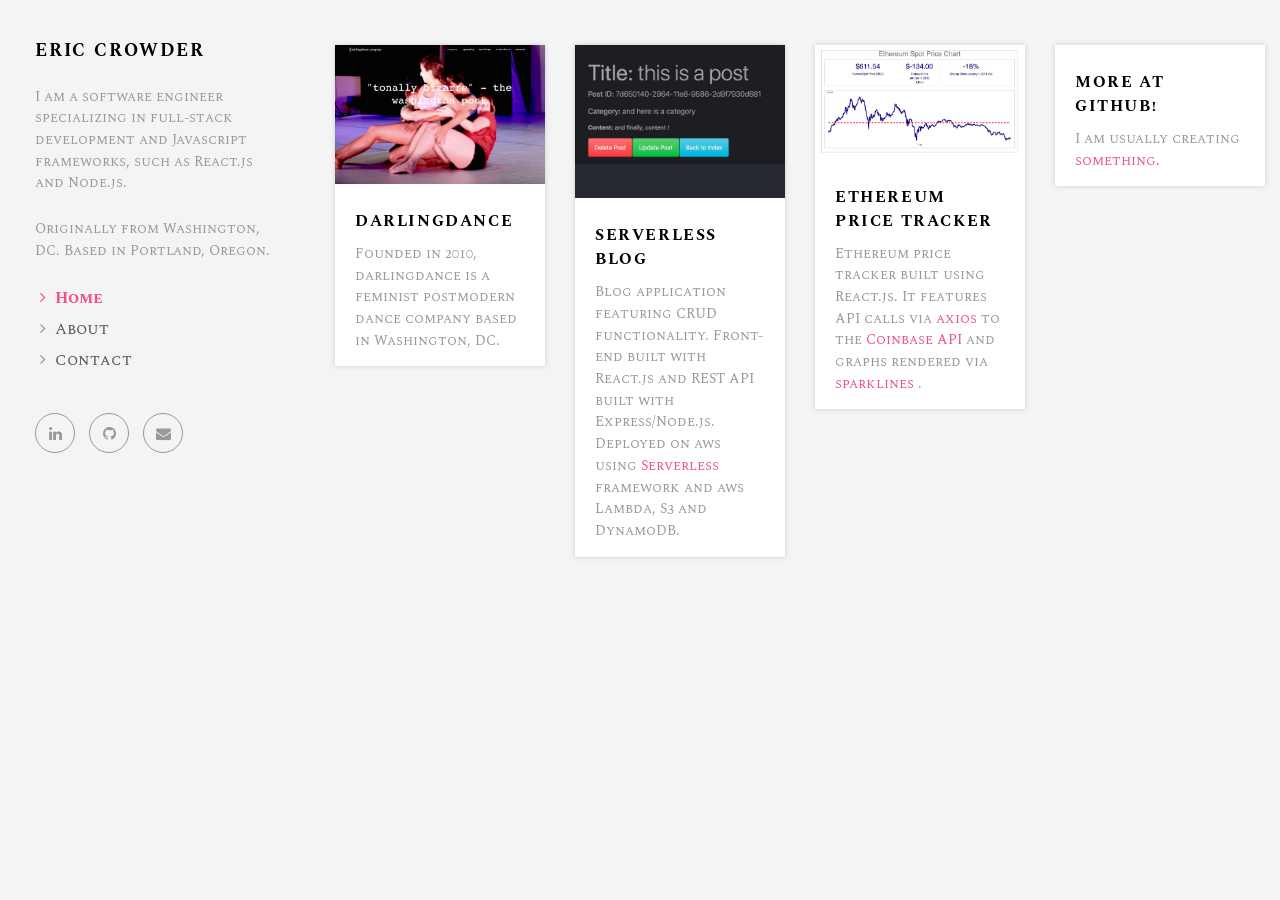
==== index.html @ 3224d6db "refresh" ====
<!DOCTYPE html>
<html>

<head>
  <meta charset="utf-8">
  <meta http-equiv="X-UA-Compatible" content="IE=edge">
  <title>E. Crowder | Software Engineer</title>
  <meta name="description" content="">
  <meta name="viewport" content="width=device-width, initial-scale=1">
  <meta name="robots" content="all,follow">
  <!-- Bootstrap-->
  <link rel="stylesheet" href="css/bootstrap.min.css">
  <!-- Google fonts - Open Sans-->
  <link rel="stylesheet" href="https://fonts.googleapis.com/css?family=Spectral+SC">
  <!-- Font Awesome CSS-->
  <link rel="stylesheet" href="css/font-awesome.min.css">
  <!-- owl carousel-->
  <link rel="stylesheet" href="css/owl.carousel.css">
  <link rel="stylesheet" href="css/owl.theme.css">
  <!-- theme stylesheet-->
  <link rel="stylesheet" href="css/style.default.css" id="theme-stylesheet">
  <!-- Custom stylesheet - for your changes-->
  <link rel="stylesheet" href="css/custom.css">
  <!-- Favicon-->
  <link rel="shortcut icon" href="favicon.png">
  <!-- Tweaks for older IEs-->
  <!--[if lt IE 9]>
        <script src="https://oss.maxcdn.com/html5shiv/3.7.2/html5shiv.min.js"></script>
        <script src="https://oss.maxcdn.com/respond/1.4.2/respond.min.js"></script><![endif]-->
  <!-- Global site tag (gtag.js) - Google Analytics -->
  <script async src="https://www.googletagmanager.com/gtag/js?id=UA-115921525-1"></script>
  <script>
    window.dataLayer = window.dataLayer || [];
    function gtag() { dataLayer.push(arguments); }
    gtag('js', new Date());

    gtag('config', 'UA-115921525-1');
  </script>

</head>

<body>
  <div id="all">
    <div class="container-fluid">
      <div class="row row-offcanvas row-offcanvas-left">
        <!--   *** SIDEBAR ***-->
        <div id="sidebar" class="col-xs-6 col-sm-4 col-md-3 sidebar-offcanvas">
          <div class="sidebar-content">
            <h1 class="sidebar-heading">
              <a href="index.html">Eric Crowder</a>
            </h1>
            <p class="sidebar-p">I am a software engineer specializing in full-stack development and Javascript frameworks, such as React.js and
              Node.js. </p>
            <p class="sidebar-p">Originally from Washington, DC. Based in Portland, Oregon. </p>
            <ul class="sidebar-menu">
              <li class="active">
                <a href="index.html">Home</a>
              </li>
              <li>
                <a href="about.html">About</a>
              </li>
              <li>
                <a href="contact.html">Contact</a>
              </li>
            </ul>
            <p class="social">
              <a href="https://www.linkedin.com/in/ebcrowder/" data-animate-hover="pulse" class="external linkedin">
                <i class="fa fa-linkedin"></i>
              </a>
              <a href="https://github.com/ebcrowder" data-animate-hover="pulse" class="external github">
                <i class="fa fa-github"></i>
              </a>
              <a href="mailto:ebcrowder@gmail.com" data-animate-hover="pulse" class="email">
                <i class="fa fa-envelope"></i>
              </a>
            </p>
          </div>
        </div>
        <!--   *** SIDEBAR END ***  -->
        <!--   *** PORTFOLIO ***-->
        <div class="col-xs-12 col-sm-8 col-md-9 content-column">
          <div class="small-navbar visible-xs">
            <button type="button" data-toggle="offcanvas" class="btn btn-ghost pull-left">
              <i class="fa fa-align-left"> </i>Menu</button>
            <h1 class="small-navbar-heading">
              <a href="index.html">Eric Crowder </a>
            </h1>
          </div>
          <div class="grid">
            <div class="row">
              <div class="col-xs-12 col-sm-6 col-md-4 col-lg-3 masonry-item">
                <div class="box-masonry">
                  <a href="http://darlingdance.com" title="" class="box-masonry-image with-hover-overlay with-hover-icon">
                    <img src="img/portfolio/darling.jpg" alt="" class="img-responsive">
                  </a>
                  <div class="box-masonry-text">
                    <h4>
                      <a href="http://darlingdance.com">darlingdance</a>
                    </h4>
                    <div class="box-masonry-desription">
                      <p>Founded in 2010, darlingdance is a feminist postmodern dance company based in Washington, DC. </p>
                    </div>
                  </div>
                </div>
              </div>
              <div class="col-xs-12 col-sm-6 col-md-4 col-lg-3 masonry-item">
                <div class="box-masonry">
                  <a href="http://serverless-e-crowder.s3-website-us-east-1.amazonaws.com/" title="" class="box-masonry-image with-hover-overlay with-hover-icon">
                    <img src="img/portfolio/serverless.jpg" alt="" class="img-responsive">
                  </a>
                  <div class="box-masonry-text">
                    <h4>
                      <a href="http://serverless-e-crowder.s3-website-us-east-1.amazonaws.com/">serverless blog</a>
                    </h4>
                    <div class="box-masonry-desription">
                      <p> Blog application featuring CRUD functionality. Front-end built with React.js and REST API built with
                        Express/Node.js. Deployed on aws using
                        <a href="https://serverless.com/">Serverless</a> framework and aws Lambda, S3 and DynamoDB.</p>
                    </div>
                  </div>
                </div>
              </div>
              <div class="col-xs-12 col-sm-6 col-md-4 col-lg-3 masonry-item">
                <div class="box-masonry">
                  <a href="https://github.com/ebcrowder/ethertracker" title="" class="box-masonry-image with-hover-overlay with-hover-icon">
                    <img src="img/portfolio/ether.jpg" alt="" class="img-responsive">
                  </a>
                  <div class="box-masonry-text">
                    <h4>
                      <a href="https://github.com/ebcrowder/ethertracker">ethereum price tracker</a>
                    </h4>
                    <div class="box-masonry-desription">
                      <p>Ethereum price tracker built using React.js. It features API calls via
                        <a href="https://www.npmjs.com/package/axios">axios</a>
                        to the
                        <a href="https://developers.coinbase.com/">Coinbase API</a> and graphs rendered via
                        <a href="https://github.com/borisyankov/react-sparklines">sparklines</a> .</p>
                    </div>
                  </div>
                </div>
              </div>
              <div class="col-xs-12 col-sm-6 col-md-4 col-lg-3 masonry-item">
                <div class="box-masonry">
                  <div class="box-masonry-text">
                    <h4>
                      <a href="detail.html">More at github!</a>
                    </h4>
                    <div class="box-masonry-desription">
                      <p>I am usually creating
                        <a href="https://github.com/ebcrowder">something.
                        </a>
                      </p>
                    </div>
                  </div>
                </div>
              </div>

            </div>
          </div>
        </div>
      </div>
    </div>
  </div>
  <!--   *** PORTFOLIO END ***
          -->
  </div>
  </div>
  </div>
  <!-- Javascript files-->
  <script src="https://ajax.googleapis.com/ajax/libs/jquery/1.11.0/jquery.min.js"></script>
  <script src="js/bootstrap.min.js"> </script>
  <script src="js/jquery.cookie.js"> </script>
  <script src="js/ekko-lightbox.js"></script>
  <script src="js/jquery.scrollTo.min.js"></script>
  <script src="js/masonry.pkgd.min.js"></script>
  <script src="js/imagesloaded.pkgd.min.js"></script>
  <script src="js/owl.carousel.min.js"></script>
  <script src="js/front.js"></script>

</body>

</html>
---- css/style.default.css ----
/* 
========================================= 
========================================= 

Startup Template By Bootstrapious.com 

========================================= 
========================================= */
/* variant 6  - pink */
/*

=====================
GENERAL
=====================

*/
html,
body {
  overflow-x: hidden;
  /* Prevent scroll on narrow devices */
}
header {
  z-index: 1000;
}
section {
  position: relative;
  padding-top: 90px;
  padding-bottom: 90px;
}
section.background-gray-lighter {
  background: #cdcdcd;
}
section.background-gray-lightest {
  background: #f7f7f7;
  border-top: solid 1px #cdcdcd;
  border-bottom: solid 1px #cdcdcd;
}
section.background-secondary {
  background: #60c5ba;
  border-top: solid 1px #338c82;
  border-bottom: solid 1px #338c82;
}
.section-inverse {
  color: #fff;
}
.section-inverse h1,
.section-inverse h2,
.section-inverse h3,
.section-inverse h4,
.section-inverse h5,
.section-inverse h6 {
  color: #fff;
}
.section-inverse .heading:after {
  background: #fff;
}
.italic {
  font-style: italic;
  font-family: 'Spectral SC', serif;
}
.img-responsive {
  margin: 0 auto;
}
.no-space .box {
  margin: 0 -15px;
}
.margin-top {
  margin-top: 30px;
}
.margin-top--big {
  margin-top: 60px !important;
}
.margin-bottom {
  margin-bottom: 30px;
}
.margin-bottom--big {
  margin-bottom: 60px !important;
}
.margin-bottom--zero {
  margin-bottom: 0 !important;
}
.no-padding-top {
  padding-top: 0;
}
.no-padding-bottom {
  padding-bottom: 0;
}
.padding--small {
  padding-top: 30px;
  padding-bottom: 30px;
}
.weight-300 {
  font-weight: 300 !important;
}
.weight-500 {
  font-weight: 500 !important;
}
.weight-700 {
  font-weight: 700 !important;
}
.text-gray {
  color: #555555;
}
.text-gray-light {
  color: #999999;
}
.text-gray-lighter {
  color: #cdcdcd;
}
@media (max-width: 991px) {
  .text-center-mobile {
    text-align: center !important;
  }
}
a,
button {
  -webkit-transition: all 0.2s ease-out;
  -moz-transition: all 0.2s ease-out;
  transition: all 0.2s ease-out;
}
a i.fa,
button i.fa {
  margin: 0 5px;
}
.clickable {
  cursor: pointer !important;
}
.required {
  color: #ef5285;
}
.accent {
  color: #ef5285;
}
.text-uppercase {
  text-transform: uppercase;
  letter-spacing: 0.1em;
}
.list-style-none {
  list-style: none;
}
.btn-ghost {
  color: #ef5285;
  background-color: transparent;
  border-color: #ef5285;
}
.btn-ghost:hover,
.btn-ghost:focus,
.btn-ghost:active,
.btn-ghost.active,
.open .dropdown-toggle.btn-ghost {
  color: #ef5285;
  background-color: rgba(0, 0, 0, 0);
  border-color: #ea1a5d;
}
.btn-ghost:active,
.btn-ghost.active,
.open .dropdown-toggle.btn-ghost {
  background-image: none;
}
.btn-ghost.disabled,
.btn-ghost[disabled],
fieldset[disabled] .btn-ghost,
.btn-ghost.disabled:hover,
.btn-ghost[disabled]:hover,
fieldset[disabled] .btn-ghost:hover,
.btn-ghost.disabled:focus,
.btn-ghost[disabled]:focus,
fieldset[disabled] .btn-ghost:focus,
.btn-ghost.disabled:active,
.btn-ghost[disabled]:active,
fieldset[disabled] .btn-ghost:active,
.btn-ghost.disabled.active,
.btn-ghost[disabled].active,
fieldset[disabled] .btn-ghost.active {
  background-color: transparent;
  border-color: #ef5285;
}
.btn-ghost .badge {
  color: transparent;
  background-color: #ef5285;
}
.btn-ghost:hover,
.btn-ghost:focus,
.btn-ghost:active,
.btn-ghost.active,
.open .dropdown-toggle.btn-ghost {
  color: #fff;
  background-color: #ef5285;
  border-color: #ef5285;
}
.btn-ghost-black {
  color: #000000;
  background-color: transparent;
  border-color: #000000;
}
.btn-ghost-black:hover,
.btn-ghost-black:focus,
.btn-ghost-black:active,
.btn-ghost-black.active,
.open .dropdown-toggle.btn-ghost-black {
  color: #000000;
  background-color: rgba(0, 0, 0, 0);
  border-color: #000000;
}
.btn-ghost-black:active,
.btn-ghost-black.active,
.open .dropdown-toggle.btn-ghost-black {
  background-image: none;
}
.btn-ghost-black.disabled,
.btn-ghost-black[disabled],
fieldset[disabled] .btn-ghost-black,
.btn-ghost-black.disabled:hover,
.btn-ghost-black[disabled]:hover,
fieldset[disabled] .btn-ghost-black:hover,
.btn-ghost-black.disabled:focus,
.btn-ghost-black[disabled]:focus,
fieldset[disabled] .btn-ghost-black:focus,
.btn-ghost-black.disabled:active,
.btn-ghost-black[disabled]:active,
fieldset[disabled] .btn-ghost-black:active,
.btn-ghost-black.disabled.active,
.btn-ghost-black[disabled].active,
fieldset[disabled] .btn-ghost-black.active {
  background-color: transparent;
  border-color: #000000;
}
.btn-ghost-black .badge {
  color: transparent;
  background-color: #000000;
}
.btn-ghost-black:hover,
.btn-ghost-black:focus,
.btn-ghost-black:active,
.btn-ghost-black.active,
.open .dropdown-toggle.btn-ghost-black {
  color: #fff;
  background-color: #000;
  border-color: #000;
}
.btn-white {
  color: #ffffff;
  background-color: transparent;
  border-color: #ffffff;
}
.btn-white:hover,
.btn-white:focus,
.btn-white:active,
.btn-white.active,
.open .dropdown-toggle.btn-white {
  color: #ffffff;
  background-color: rgba(0, 0, 0, 0);
  border-color: #e0e0e0;
}
.btn-white:active,
.btn-white.active,
.open .dropdown-toggle.btn-white {
  background-image: none;
}
.btn-white.disabled,
.btn-white[disabled],
fieldset[disabled] .btn-white,
.btn-white.disabled:hover,
.btn-white[disabled]:hover,
fieldset[disabled] .btn-white:hover,
.btn-white.disabled:focus,
.btn-white[disabled]:focus,
fieldset[disabled] .btn-white:focus,
.btn-white.disabled:active,
.btn-white[disabled]:active,
fieldset[disabled] .btn-white:active,
.btn-white.disabled.active,
.btn-white[disabled].active,
fieldset[disabled] .btn-white.active {
  background-color: transparent;
  border-color: #ffffff;
}
.btn-white .badge {
  color: transparent;
  background-color: #ffffff;
}
.btn-white:hover,
.btn-white:focus,
.btn-white:active,
.btn-white.active,
.open .dropdown-toggle.btn-white {
  color: #ffffff;
  background-color: #fff;
  border-color: #fff;
}
.icon {
  display: inline-block;
  width: 60px;
  height: 60px;
  line-height: 60px;
  border-radius: 30px;
  border: solid 1px #ef5285;
  color: #ef5285;
  -webkit-transition: all 0.2s ease-out;
  -moz-transition: all 0.2s ease-out;
  transition: all 0.2s ease-out;
  font-size: 30px;
  margin: 0 auto 30px;
  text-align: center;
}
.icon.brand-secondary {
  border-color: #60c5ba;
  color: #60c5ba;
}
.icon.brand-terciary {
  border-color: #008c9e;
  color: #008c9e;
}
.icon.brand-four {
  border-color: #feee7d;
  color: #feee7d;
}
/*

=====================
SIDEBAR + RIGHT COLUMN
=====================

*/
#sidebar {
  padding-top: 40px;
}
@media screen and (min-width: 992px) {
  .sidebar-content {
    padding-left: 20px;
    padding-right: 20px;
  }
}
.sidebar-heading {
  font-size: 18px;
  text-transform: uppercase;
  letter-spacing: 0.1em;
}
.sidebar-heading a {
  color: #000;
  text-decoration: none;
  -webkit-transition: all 0.2s ease-out;
  -moz-transition: all 0.2s ease-out;
  transition: all 0.2s ease-out;
}
.sidebar-heading a:hover {
  border-bottom: dotted 1px #ef5285;
  color: #000;
  text-decoration: none;
}
.sidebar-p {
  color: #999999;
  font-size: 14px;
}
.sidebar-menu {
  list-style-type: none;
  padding-left: 20px;
  margin-bottom: 40px;
}
.sidebar-menu li {
  margin-bottom: 5px;
}
.sidebar-menu li a {
  color: #555555;
}
.sidebar-menu li:before {
  font-family: 'FontAwesome';
  content: '\f105';
  margin: 0 5px 0 -15px;
  color: #999999;
}
.sidebar-menu li.active a {
  color: #ef5285;
  font-weight: bold;
}
.sidebar-menu li.active:before {
  color: #ef5285;
}
.sidebar-menu li:hover a {
  text-decoration: none;
  color: #ef5285;
}
.sidebar-menu li:hover:before {
  color: #ef5285;
}
.content-column {
  padding-top: 40px;
}
.content-column.white-background {
  background: #fff;
  min-height: 100vh;
}
.grid {
  padding-top: 5px;
  overflow-y: hidden;
}
.content-column-content {
  padding-left: 20px;
  padding-right: 20px;
  padding-bottom: 20px;
}
@media (min-width: 1200px) {
  .content-column-content {
    padding-left: 40px;
    padding-right: 40px;
  }
}
.content-column-content p.lead {
  color: #555555;
}
.content-column-content p,
.content-column-content li {
  color: #999999;
}
.content-column-content ul li {
  list-style-type: none;
}
.content-column-content ul li:before {
  font-family: 'FontAwesome';
  content: '\f105';
  margin: 0 5px 0 -15px;
  color: #ef5285;
}
.small-navbar {
  margin-bottom: 20px;
}
.small-navbar:before,
.small-navbar:after {
  content: ' ';
  display: table;
}
.small-navbar:after {
  clear: both;
}
.small-navbar-heading {
  float: right;
  font-size: 18px;
  text-transform: uppercase;
  letter-spacing: 0.1em;
  margin-top: 10px;
}
.small-navbar-heading a {
  color: #000;
  text-decoration: none;
  -webkit-transition: all 0.2s ease-out;
  -moz-transition: all 0.2s ease-out;
  transition: all 0.2s ease-out;
}
.small-navbar-heading a:hover {
  border-bottom: dotted 1px #ef5285;
  color: #000;
  text-decoration: none;
}
/*

=====================
OFF-CANVAS SIDEBAR BEHAVIOUR
=====================

*/
@media screen and (max-width: 767px) {
  .row-offcanvas {
    position: relative;
    -webkit-transition: all 0.25s ease-out;
    -o-transition: all 0.25s ease-out;
    transition: all 0.25s ease-out;
    opacity: 1;
  }
  .row-offcanvas-right {
    right: 0;
  }
  .row-offcanvas-left {
    left: 0;
  }
  .row-offcanvas-right .sidebar-offcanvas {
    right: -50%;
    /* 6 columns */
  }
  .row-offcanvas-left .sidebar-offcanvas {
    left: -48%;
    /* 6 columns */
  }
  .row-offcanvas-right.active {
    right: 50%;
    /* 6 columns */
  }
  .row-offcanvas-left.active {
    left: 50%;
    /* 6 columns */
  }
  .sidebar-offcanvas {
    position: absolute;
    top: 0;
    width: 50%;
    /* 6 columns */
  }
}
/*

=====================
SERVICES / INTEGRATIONS
=====================

*/
.services {
  margin-top: 80px;
  text-align: center;
}
.services .services-heading {
  text-transform: uppercase;
  letter-spacing: 0.1em;
  font-size: 18px;
  font-weight: 400;
  color: #999999;
  margin-bottom: 40px;
}
.services .heading {
  font-size: 18px;
  font-weight: 700;
  margin-bottom: 20px;
  text-align: center;
}
.services .heading:after {
  content: ' ';
  display: block;
  width: 100px;
  height: 1px;
  margin: 20px auto 20px;
  background: #ef5285;
}
.services p {
  font-size: 14px;
  line-height: 1.5;
  margin-bottom: 60px;
  color: #999999;
}
/*

=====================
CUSTOMERS
=====================

*/
.customer {
  text-align: center;
}
.customer img {
  display: inline-block;
  margin-top: 10px;
  margin-bottom: 10px;
  -webkit-filter: grayscale(100%);
  filter: grayscale(100%);
}
.customer img:hover {
  -webkit-filter: grayscale(0);
  filter: grayscale(0);
}
/*

=====================
SIGN UP FORM
=====================

*/
@media (max-width: 991px) {
  .sign-up-form .form-control {
    margin-bottom: 20px;
  }
  .sign-up-form .btn {
    margin-bottom: 20px;
  }
}
@media (min-width: 768px) {
  .sign-up-form .form-control {
    width: 350px;
  }
}
/*

=====================
SOCIAL LINKS
=====================

*/
.contact-form {
  margin-bottom: 20px;
}
p.social {
  margin-top: 20px;
}
p.social a {
  margin: 0 10px 10px 0;
  color: #fff;
  display: inline-block;
  width: 40px;
  height: 40px;
  border-radius: 20px;
  line-height: 40px;
  font-size: 15px;
  text-align: center;
  vertical-align: bottom;
  border: solid 1px #999999;
  color: #999999;
  -webkit-transition: all 0.2s ease-out;
  -moz-transition: all 0.2s ease-out;
  transition: all 0.2s ease-out;
  /*
             &.facebook {background-color: #4460ae; border-color: #4460ae;}
             &.gplus {background-color: #c21f25; border-color: #c21f25;}
             &.twitter {background-color: #3cf; border-color: #3cf;}
             &.instagram {background-color: #cd4378; border-color: #cd4378;}
             &.email {background-color: #4a7f45; border-color: #4a7f45;}
             &.link {background-color: #871AFF; border-color: #871AFF;}
             */
}
p.social a:hover {
  color: #ef5285;
  border-color: #ef5285;
}
p.social a i {
  vertical-align: bottom;
  line-height: 40px;
}
p.social.social--outline a {
  background: transparent;
}
p.social.social--outline a.facebook {
  color: #4460ae;
  border-color: #4460ae;
}
p.social.social--outline a.gplus {
  color: #c21f25;
  border-color: #c21f25;
}
p.social.social--outline a.twitter {
  color: #3cf;
  border-color: #3cf;
}
p.social.social--outline a.instagram {
  color: #cd4378;
  border-color: #cd4378;
}
p.social.social--outline a.email {
  color: #4a7f45;
  border-color: #4a7f45;
}
p.social.social--outline a.link {
  color: #871aff;
  border-color: #871aff;
}
p.social.social--big a {
  width: 60px;
  height: 60px;
  border-radius: 30px;
  line-height: 60px;
  font-size: 25px;
}
p.social.social--big i {
  line-height: 60px;
}
/*

=====================
COPYRIGHT
=====================

*/
.copyright {
  color: #999999;
  font-size: 13px;
}
.copyright p.credit {
  margin-bottom: 10px;
}
.copyright p.credit a {
  color: #999999;
}
@media (max-width: 991px) {
  .copyright p.credit {
    text-align: center !important;
  }
}
@media (max-width: 991px) {
  .copyright {
    text-align: center !important;
  }
}
/*

=====================
MAIN PORTFOLIO SLIDER
=====================

*/
#main-slider {
  margin-bottom: 40px;
  opacity: 0;
}
#main-slider ul li div {
  width: 100%;
}
#main-slider .owl-wrapper-outer {
  box-shadow: 0 1px 5px #ccc;
}
#main-slider .owl-controls .owl-buttons {
  display: none;
}
#main-slider .owl-controls .owl-page.active span,
#main-slider .owl-controls.clickable .owl-page:hover span {
  background: #ef5285;
}
/*

=====================
ABOUT
=====================

*/
.progress-title {
  text-align: left;
  font-weight: 700;
  text-transform: uppercase;
  letter-spacing: 0.1em;
  color: #999999;
  font-size: 12px;
}
.progress-bar-skill1 {
  background-color: #d1d1d1;
  background-color: #f8afc7;
}
.progress-striped .progress-bar-skill1 {
  background-image: -webkit-linear-gradient(
    45deg,
    rgba(255, 255, 255, 0.15) 25%,
    transparent 25%,
    transparent 50%,
    rgba(255, 255, 255, 0.15) 50%,
    rgba(255, 255, 255, 0.15) 75%,
    transparent 75%,
    transparent
  );
  background-image: linear-gradient(
    45deg,
    rgba(255, 255, 255, 0.15) 25%,
    transparent 25%,
    transparent 50%,
    rgba(255, 255, 255, 0.15) 50%,
    rgba(255, 255, 255, 0.15) 75%,
    transparent 75%,
    transparent
  );
}
.progress-striped .progress-bar-skill1 {
  background-image: -webkit-linear-gradient(
    45deg,
    rgba(255, 255, 255, 0.15) 25%,
    transparent 25%,
    transparent 50%,
    rgba(255, 255, 255, 0.15) 50%,
    rgba(255, 255, 255, 0.15) 75%,
    transparent 75%,
    transparent
  );
  background-image: linear-gradient(
    45deg,
    rgba(255, 255, 255, 0.15) 25%,
    transparent 25%,
    transparent 50%,
    rgba(255, 255, 255, 0.15) 50%,
    rgba(255, 255, 255, 0.15) 75%,
    transparent 75%,
    transparent
  );
}
.progress-bar-skill2 {
  background-color: #c8c7c7;
  background-color: #f598b6;
}
.progress-striped .progress-bar-skill2 {
  background-image: -webkit-linear-gradient(
    45deg,
    rgba(255, 255, 255, 0.15) 25%,
    transparent 25%,
    transparent 50%,
    rgba(255, 255, 255, 0.15) 50%,
    rgba(255, 255, 255, 0.15) 75%,
    transparent 75%,
    transparent
  );
  background-image: linear-gradient(
    45deg,
    rgba(255, 255, 255, 0.15) 25%,
    transparent 25%,
    transparent 50%,
    rgba(255, 255, 255, 0.15) 50%,
    rgba(255, 255, 255, 0.15) 75%,
    transparent 75%,
    transparent
  );
}
.progress-striped .progress-bar-skill2 {
  background-image: -webkit-linear-gradient(
    45deg,
    rgba(255, 255, 255, 0.15) 25%,
    transparent 25%,
    transparent 50%,
    rgba(255, 255, 255, 0.15) 50%,
    rgba(255, 255, 255, 0.15) 75%,
    transparent 75%,
    transparent
  );
  background-image: linear-gradient(
    45deg,
    rgba(255, 255, 255, 0.15) 25%,
    transparent 25%,
    transparent 50%,
    rgba(255, 255, 255, 0.15) 50%,
    rgba(255, 255, 255, 0.15) 75%,
    transparent 75%,
    transparent
  );
}
.progress-bar-skill3 {
  background-color: #bdbdbd;
  background-color: #f381a6;
}
.progress-striped .progress-bar-skill3 {
  background-image: -webkit-linear-gradient(
    45deg,
    rgba(255, 255, 255, 0.15) 25%,
    transparent 25%,
    transparent 50%,
    rgba(255, 255, 255, 0.15) 50%,
    rgba(255, 255, 255, 0.15) 75%,
    transparent 75%,
    transparent
  );
  background-image: linear-gradient(
    45deg,
    rgba(255, 255, 255, 0.15) 25%,
    transparent 25%,
    transparent 50%,
    rgba(255, 255, 255, 0.15) 50%,
    rgba(255, 255, 255, 0.15) 75%,
    transparent 75%,
    transparent
  );
}
.progress-striped .progress-bar-skill3 {
  background-image: -webkit-linear-gradient(
    45deg,
    rgba(255, 255, 255, 0.15) 25%,
    transparent 25%,
    transparent 50%,
    rgba(255, 255, 255, 0.15) 50%,
    rgba(255, 255, 255, 0.15) 75%,
    transparent 75%,
    transparent
  );
  background-image: linear-gradient(
    45deg,
    rgba(255, 255, 255, 0.15) 25%,
    transparent 25%,
    transparent 50%,
    rgba(255, 255, 255, 0.15) 50%,
    rgba(255, 255, 255, 0.15) 75%,
    transparent 75%,
    transparent
  );
}
.progress-bar-skill4 {
  background-color: #b3b2b2;
  background-color: #f16995;
}
.progress-striped .progress-bar-skill4 {
  background-image: -webkit-linear-gradient(
    45deg,
    rgba(255, 255, 255, 0.15) 25%,
    transparent 25%,
    transparent 50%,
    rgba(255, 255, 255, 0.15) 50%,
    rgba(255, 255, 255, 0.15) 75%,
    transparent 75%,
    transparent
  );
  background-image: linear-gradient(
    45deg,
    rgba(255, 255, 255, 0.15) 25%,
    transparent 25%,
    transparent 50%,
    rgba(255, 255, 255, 0.15) 50%,
    rgba(255, 255, 255, 0.15) 75%,
    transparent 75%,
    transparent
  );
}
.progress-striped .progress-bar-skill4 {
  background-image: -webkit-linear-gradient(
    45deg,
    rgba(255, 255, 255, 0.15) 25%,
    transparent 25%,
    transparent 50%,
    rgba(255, 255, 255, 0.15) 50%,
    rgba(255, 255, 255, 0.15) 75%,
    transparent 75%,
    transparent
  );
  background-image: linear-gradient(
    45deg,
    rgba(255, 255, 255, 0.15) 25%,
    transparent 25%,
    transparent 50%,
    rgba(255, 255, 255, 0.15) 50%,
    rgba(255, 255, 255, 0.15) 75%,
    transparent 75%,
    transparent
  );
}
.progress-bar-skill5 {
  background-color: #a9a8a8;
  background-color: #ef5285;
}
.progress-striped .progress-bar-skill5 {
  background-image: -webkit-linear-gradient(
    45deg,
    rgba(255, 255, 255, 0.15) 25%,
    transparent 25%,
    transparent 50%,
    rgba(255, 255, 255, 0.15) 50%,
    rgba(255, 255, 255, 0.15) 75%,
    transparent 75%,
    transparent
  );
  background-image: linear-gradient(
    45deg,
    rgba(255, 255, 255, 0.15) 25%,
    transparent 25%,
    transparent 50%,
    rgba(255, 255, 255, 0.15) 50%,
    rgba(255, 255, 255, 0.15) 75%,
    transparent 75%,
    transparent
  );
}
.progress-striped .progress-bar-skill5 {
  background-image: -webkit-linear-gradient(
    45deg,
    rgba(255, 255, 255, 0.15) 25%,
    transparent 25%,
    transparent 50%,
    rgba(255, 255, 255, 0.15) 50%,
    rgba(255, 255, 255, 0.15) 75%,
    transparent 75%,
    transparent
  );
  background-image: linear-gradient(
    45deg,
    rgba(255, 255, 255, 0.15) 25%,
    transparent 25%,
    transparent 50%,
    rgba(255, 255, 255, 0.15) 50%,
    rgba(255, 255, 255, 0.15) 75%,
    transparent 75%,
    transparent
  );
}
/*

=====================
EKKO LIGHTBOX
=====================

*/
.ekko-lightbox-container {
  position: relative;
}
.ekko-lightbox-nav-overlay {
  position: absolute;
  top: 0;
  left: 0;
  z-index: 100;
  width: 100%;
  height: 100%;
}
.ekko-lightbox-nav-overlay a {
  z-index: 100;
  display: block;
  width: 49%;
  height: 100%;
  font-size: 30px;
  color: #fff;
  opacity: 0;
  text-decoration: none !important;
  -webkit-transition: opacity 0.5s;
  -moz-transition: opacity 0.5s;
  -o-transition: opacity 0.5s;
  transition: opacity 0.5s;
}
.ekko-lightbox-nav-overlay a:empty {
  width: 49%;
  color: transparent;
}
.ekko-lightbox a:hover,
a:focus,
a:active {
  text-decoration: none;
  opacity: 1;
  color: #fff;
}
.ekko-lightbox .glyphicon-chevron-left {
  left: 0;
  float: left;
  padding-left: 15px;
  text-align: left;
}
.ekko-lightbox .glyphicon-chevron-right {
  right: 0;
  float: right;
  padding-right: 15px;
  text-align: right;
}
.ekko-lightbox .modal-footer {
  text-align: left;
}
.grid {
  margin-right: -15px;
  margin-left: -15px;
}
.box-masonry {
  background: #fff;
  margin-bottom: 30px;
  position: relative;
  box-shadow: 0 0 5px #ccc;
  -webkit-transition: all 0.2s ease-out;
  -moz-transition: all 0.2s ease-out;
  transition: all 0.2s ease-out;
  overflow: hidden;
  text-overflow: ellipsis;
}
.box-masonry h4 {
  font-size: 16px;
  line-height: 1.5;
  font-weight: 700;
  text-transform: uppercase;
  letter-spacing: 0.1em;
}
.box-masonry h4 a {
  color: #000;
  border-bottom: solid 1px transparent;
}
.box-masonry h4 a:hover {
  border-bottom: dotted 1px #ef5285;
  color: #000;
  text-decoration: none;
}
.box-masonry .box-masonry-text {
  padding: 15px 20px 15px;
}
.box-masonry .box-masonry-text p {
  color: #999999;
  font-size: 14px;
}
.box-masonry .box-masonry-hover-text-header {
  position: absolute;
  left: 0;
  right: 0;
  top: 0;
  padding: 15px 20px 15px;
  opacity: 0;
  -webkit-transition: all 0.2s ease-out;
  -moz-transition: all 0.2s ease-out;
  transition: all 0.2s ease-out;
  color: #555555;
}
.box-masonry .box-masonry-hover-text-header p {
  font-size: 14px;
}
.box-masonry .box-masonry-hover-text-header h4 a {
  color: #555555;
}
.box-masonry .box-masonry-hover-center {
  position: absolute;
  width: 100%;
  top: 30%;
  opacity: 0;
  padding-left: 20px;
  -webkit-transition: all 0.2s ease-out;
  -moz-transition: all 0.2s ease-out;
  transition: all 0.2s ease-out;
  text-align: center;
}
.box-masonry .box-masonry-hover-center .see-more-icon {
  color: #555555;
  font-size: 50px;
}
.box-masonry:hover {
  box-shadow: 0 0 5px #999;
}
.box-masonry:hover .box-masonry-hover-text-header {
  opacity: 1;
}
.box-masonry:hover .box-masonry-hover-center {
  opacity: 1;
}
.box-masonry:hover .box-masonry-image.with-hover-overlay:before {
  opacity: 0.8;
}
.box-masonry:hover .box-masonry-image.with-hover-icon:after {
  opacity: 0.7;
}
.box-masonry h2:last-child,
.box-masonry p:last-child {
  margin-bottom: 0;
}
.box-masonry .box-masonry-image {
  display: block;
  position: relative;
  min-height: 100px;
  background: #ccc;
}
.box-masonry .box-masonry-image.with-hover-overlay:before {
  display: block;
  position: absolute;
  content: ' ';
  background: #fff;
  opacity: 0;
  width: 100%;
  height: 100%;
  left: 0;
  top: 0;
  -webkit-transition: all 0.2s ease-out;
  -moz-transition: all 0.2s ease-out;
  transition: all 0.2s ease-out;
}
.box-masonry .box-masonry-image.with-hover-icon:after {
  display: block;
  position: absolute;
  width: 100%;
  left: 0;
  top: 50%;
  -webkit-transform: translate(0, -50%);
  -ms-transform: translate(0, -50%);
  transform: translate(0, -50%);
  opacity: 0;
  -webkit-transition: all 0.2s ease-out;
  -moz-transition: all 0.2s ease-out;
  transition: all 0.2s ease-out;
  font-family: 'FontAwesome';
  content: '\f105';
  text-align: center;
  font-size: 50px;
  color: #555555;
}
.box-masonry .box-masonry-image:hover {
  text-decoration: none;
}
.box-simple {
  text-align: center;
  margin-bottom: 48px;
}
.box-simple h3 {
  font-weight: normal;
  font-size: 24px;
  line-height: 1.5;
  color: #555555;
  font-weight: 400;
}
.box-simple h3 a {
  color: #555555;
}
.box-simple p {
  color: #999999;
}
.box-simple:hover .icon {
  -webkit-transform: scale(1.1, 1.1);
  -ms-transform: scale(1.1, 1.1);
  transform: scale(1.1, 1.1);
}
.box-simple:hover .icon i {
  -webkit-transform: scale(1, 1);
  -ms-transform: scale(1, 1);
  transform: scale(1, 1);
}
.box-simple.box-white {
  padding: 20px;
  border: dotted 1px #999999;
}
.box-simple.box-white .icon {
  color: #555555;
  border-color: transparent;
  font-size: 70px;
}
.box-simple.box-dark {
  padding: 20px;
  border: dotted 1px #999999;
  background: #555555;
  color: #fff;
}
.box-simple.box-dark .icon {
  color: #f7f7f7;
  border-color: transparent;
  font-size: 70px;
}
.box-simple.box-dark h3 {
  color: #fff;
}
.box-simple.box-dark h3 a {
  color: #fff;
}
.box-simple.box-dark p {
  color: #fff;
}
.box-image {
  position: relative;
  overflow: hidden;
  text-align: center;
  margin: 15px 0;
}
.box-image .bg {
  position: absolute;
  top: auto;
  bottom: 0;
  width: 100%;
  height: 100%;
  opacity: 0;
  filter: alpha(opacity=0);
  background: #ef5285;
}
.box-image .name {
  position: absolute;
  width: 100%;
  height: 50%;
  bottom: 0;
  -webkit-transform: translate(0, 100%);
  -ms-transform: translate(0, 100%);
  transform: translate(0, 100%);
  -webkit-transition: all 0.2s ease-out;
  -moz-transition: all 0.2s ease-out;
  transition: all 0.2s ease-out;
  color: #fff;
  padding: 0 20px;
}
.box-image .name h3 {
  color: #fff;
  text-transform: uppercase;
  font-size: 24px;
  letter-spacing: 0.08em;
}
.box-image .name h3 a {
  color: #fff;
  text-decoration: none;
}
.box-image .text {
  position: absolute;
  width: 100%;
  height: 50%;
  top: 0;
  -webkit-transform: translate(0, -150%);
  -ms-transform: translate(0, -150%);
  transform: translate(0, -150%);
  -webkit-transition: all 0.2s ease-out;
  -moz-transition: all 0.2s ease-out;
  transition: all 0.2s ease-out;
  color: #fff;
  padding: 0 20px;
}
.box-image:hover .bg {
  opacity: 0.7;
  filter: alpha(opacity=70);
}
.box-image:hover .name {
  position: absolute;
  -webkit-transform: translate(0, -75%);
  -ms-transform: translate(0, -75%);
  transform: translate(0, -75%);
}
.box-image:hover .text {
  position: absolute;
  -webkit-transform: translate(0, 100%);
  -ms-transform: translate(0, 100%);
  transform: translate(0, 100%);
}
.box-image-text {
  position: relative;
  background: #fff;
  overflow: hidden;
  text-align: center;
  margin: 15px 0;
}
.box-image-text .top {
  position: relative;
  margin-bottom: 10px;
}
.box-image-text .top .bg {
  position: absolute;
  top: auto;
  bottom: 0;
  width: 100%;
  height: 100%;
  opacity: 0;
  filter: alpha(opacity=0);
  background: #fff;
}
.box-image-text .top .logo {
  width: 100%;
  position: absolute;
  text-align: center;
  top: 50%;
  -webkit-transform: translate(0, -50%);
  -ms-transform: translate(0, -50%);
  transform: translate(0, -50%);
}
.box-image-text .top .name {
  position: absolute;
  width: 100%;
  height: 50%;
  bottom: 0;
  -webkit-transform: translate(0, 100%);
  -ms-transform: translate(0, 100%);
  transform: translate(0, 100%);
  -webkit-transition: all 0.2s ease-out;
  -moz-transition: all 0.2s ease-out;
  transition: all 0.2s ease-out;
  color: #fff;
  padding: 0 20px;
}
.box-image-text .top .name h3 {
  color: #fff;
  text-transform: uppercase;
  font-size: 24px;
  letter-spacing: 0.08em;
}
.box-image-text .top .name h3 a {
  color: #fff;
  text-decoration: none;
}
.box-image-text .top .name h4 {
  color: #fff;
  text-transform: uppercase;
  font-size: 24px;
  letter-spacing: 0.08em;
}
.box-image-text .top .name h4 a {
  color: #fff;
  text-decoration: none;
}
.box-image-text .top .text {
  position: absolute;
  width: 100%;
  height: 50%;
  top: 0;
  -webkit-transform: translate(0, -150%);
  -ms-transform: translate(0, -150%);
  transform: translate(0, -150%);
  -webkit-transition: all 0.2s ease-out;
  -moz-transition: all 0.2s ease-out;
  transition: all 0.2s ease-out;
  color: #fff;
  padding: 0 20px;
}
.box-image-text .content {
  padding: 15px 15px 0 15px;
}
.box-image-text .content h3,
.box-image-text .content h4 {
  text-transform: uppercase;
  line-height: 1.5;
  color: #555555;
  font-weight: 800;
  letter-spacing: 0.08em;
}
.box-image-text .content p {
  color: #999999;
}
.box-image-text.bg-visible .bg {
  opacity: 0.8;
  filter: alpha(opacity=80);
}
.box-image-text:hover .bg {
  opacity: 0.7;
  filter: alpha(opacity=70);
}
.box-image-text:hover .name {
  position: absolute;
  -webkit-transform: translate(0, -75%);
  -ms-transform: translate(0, -75%);
  transform: translate(0, -75%);
}
.box-image-text:hover .text {
  position: absolute;
  -webkit-transform: translate(0, 100%);
  -ms-transform: translate(0, 100%);
  transform: translate(0, 100%);
}
/*

=====================
STYLE SWITCHER FOR DEMO
=====================

*/
#style-switch-button {
  position: fixed;
  bottom: 200px;
  left: 0px;
  border-radius: 0;
  z-index: 2;
}
#style-switch {
  -webkit-box-sizing: border-box;
  -moz-box-sizing: border-box;
  box-sizing: border-box;
  width: 300px;
  padding: 20px;
  position: fixed;
  bottom: 240px;
  left: 0;
  background: #fff;
  border: solid 1px #cdcdcd;
  z-index: 2000;
}
#style-switch h4 {
  color: #555555;
}
/* ========================================= */
/* THEMING OF BOOTSTRAP COMPONENTS           */
/* ========================================= */
/* nav */
.nav {
  margin-bottom: 0;
  padding-left: 0;
  list-style: none;
}
.nav > li > a {
  padding: 10px 15px;
}
.nav > li > a:hover,
.nav > li > a:focus {
  background-color: #cdcdcd;
}
.nav > li.disabled > a {
  color: #999999;
}
.nav > li.disabled > a:hover,
.nav > li.disabled > a:focus {
  color: #999999;
}
.nav .open > a,
.nav .open > a:hover,
.nav .open > a:focus {
  background-color: #cdcdcd;
  border-color: #ef5285;
}
.nav-tabs {
  border-bottom: 1px solid #dddddd;
}
.nav-tabs > li > a {
  line-height: 1.55;
  border-radius: 0 0 0 0;
}
.nav-tabs > li > a:hover {
  border-color: #cdcdcd #cdcdcd #dddddd;
}
.nav-tabs > li.active > a,
.nav-tabs > li.active > a:hover,
.nav-tabs > li.active > a:focus {
  color: #555555;
  background-color: #f4f4f4;
  border: 1px solid #dddddd;
}
.nav-pills > li > a {
  border-radius: 0;
}
.nav-pills > li.active > a,
.nav-pills > li.active > a:hover,
.nav-pills > li.active > a:focus {
  color: #ffffff;
  background-color: #ef5285;
}
.nav-tabs-justified > li > a {
  border-radius: 0;
}
.nav-tabs-justified > .active > a,
.nav-tabs-justified > .active > a:hover,
.nav-tabs-justified > .active > a:focus {
  border: 1px solid #dddddd;
}
@media (min-width: 768px) {
  .nav-tabs-justified > li > a {
    border-bottom: 1px solid #dddddd;
    border-radius: 0 0 0 0;
  }
  .nav-tabs-justified > .active > a,
  .nav-tabs-justified > .active > a:hover,
  .nav-tabs-justified > .active > a:focus {
    border-bottom-color: #f4f4f4;
  }
}
/* navbar */
.navbar {
  font-family: 'Spectral SC', serif;
  min-height: 80px;
  margin-bottom: 0;
  border-top: none;
  border-bottom: none;
}
@media (min-width: 768px) {
  .navbar {
    border-radius: 0;
  }
}
.navbar-collapse {
  max-height: 340px;
  overflow-x: visible;
  padding-right: 15px;
  padding-left: 15px;
}
.navbar-collapse.in {
  overflow-y: auto;
}
@media (min-width: 768px) and (max-width: 991px) {
  .navbar-collapse {
    font-size: 14px;
  }
}
@media (min-width: 768px) {
  .navbar-collapse {
    width: auto;
    border-top: 0;
    box-shadow: none;
  }
  .navbar-collapse.collapse {
    display: block !important;
    height: auto !important;
    padding-bottom: 0;
    overflow: visible !important;
  }
  .navbar-collapse.in {
    overflow-y: visible;
  }
  .navbar-collapse.right {
    float: right;
  }
  .navbar-fixed-top .navbar-collapse,
  .navbar-static-top .navbar-collapse,
  .navbar-fixed-bottom .navbar-collapse {
    padding-left: 0;
    padding-right: 0;
  }
}
.container > .navbar-header,
.container-fluid > .navbar-header,
.container > .navbar-collapse,
.container-fluid > .navbar-collapse {
  margin-right: -15px;
  margin-left: -15px;
}
@media (min-width: 768px) {
  .container > .navbar-header,
  .container-fluid > .navbar-header,
  .container > .navbar-collapse,
  .container-fluid > .navbar-collapse {
    margin-right: 0;
    margin-left: 0;
  }
}
.navbar-brand {
  float: left;
  padding: 10px 15px;
  font-size: 20px;
  line-height: 24px;
  height: 80px;
}
.navbar-brand:hover,
.navbar-brand:focus {
  text-decoration: none;
}
@media (min-width: 768px) {
  .navbar > .container .navbar-brand,
  .navbar > .container-fluid .navbar-brand {
    margin-left: -15px;
  }
}
.navbar-toggle {
  padding: 9px 10px !important;
  margin-right: 15px;
  border-radius: 0;
}
.navbar-nav {
  margin: 14px -15px;
}
.navbar-nav > li > a {
  padding-top: 10px;
  padding-bottom: 10px;
  line-height: 24px;
}
@media (max-width: 767px) {
  .navbar-nav .open .dropdown-menu > li > a,
  .navbar-nav .open .dropdown-menu .dropdown-header {
    padding: 5px 15px 5px 25px;
  }
  .navbar-nav .open .dropdown-menu > li > a {
    line-height: 24px;
  }
  .navbar-nav .open .dropdown-menu > li > a:hover,
  .navbar-nav .open .dropdown-menu > li > a:focus {
    background-image: none;
  }
}
@media (min-width: 768px) {
  .navbar-nav {
    margin: 0 auto;
    display: table;
    table-layout: fixed;
    float: left;
  }
  .navbar-nav > li {
    float: left;
  }
  .navbar-nav > li > a {
    padding-top: 28px;
    padding-bottom: 28px;
  }
  .navbar-nav.navbar-right:last-child {
    margin-right: -15px;
  }
}
.navbar-form {
  margin-left: -15px;
  margin-right: -15px;
  padding: 10px 15px;
  border: none;
  margin-top: 21px;
  margin-bottom: 21px;
}
@media (max-width: 767px) {
  .navbar-form .form-group {
    margin-bottom: 5px;
  }
}
.navbar-btn {
  margin-top: 21px;
  margin-bottom: 21px;
}
.navbar-btn.btn-sm {
  margin-top: 23.5px;
  margin-bottom: 23.5px;
}
.navbar-btn.btn-xs {
  margin-top: 29px;
  margin-bottom: 29px;
}
.navbar-text {
  margin-top: 28px;
  margin-bottom: 28px;
}
@media (min-width: 768px) {
  .navbar-text {
    float: left;
    margin-left: 15px;
    margin-right: 15px;
  }
  .navbar-text.navbar-right:last-child {
    margin-right: 0;
  }
}
.navbar-default {
  background-color: #ffffff;
  border-bottom-color: transparent;
}
.navbar-default .navbar-brand {
  color: #60c5ba;
}
.navbar-default .navbar-brand:hover,
.navbar-default .navbar-brand:focus {
  color: #41b1a5;
  background-color: transparent;
}
.navbar-default .navbar-text {
  color: #777777;
}
.navbar-default .navbar-nav > li > a {
  color: #60c5ba;
}
.navbar-default .navbar-nav > li > a:hover,
.navbar-default .navbar-nav > li > a:focus {
  color: #f381a6;
  background-color: transparent;
}
.navbar-default .navbar-nav > .active > a,
.navbar-default .navbar-nav > .active > a:hover,
.navbar-default .navbar-nav > .active > a:focus {
  color: #f381a6;
  background-color: transparent;
}
.navbar-default .navbar-nav > .disabled > a,
.navbar-default .navbar-nav > .disabled > a:hover,
.navbar-default .navbar-nav > .disabled > a:focus {
  color: #cccccc;
  background-color: transparent;
}
.navbar-default .navbar-toggle {
  border-color: transparent;
}
.navbar-default .navbar-toggle:hover,
.navbar-default .navbar-toggle:focus {
  background-color: transparent;
}
.navbar-default .navbar-toggle .icon-bar {
  background-color: #60c5ba;
}
.navbar-default .navbar-collapse {
  border-color: transparent;
}
.navbar-default .navbar-nav > .open > a,
.navbar-default .navbar-nav > .open > a:hover,
.navbar-default .navbar-nav > .open > a:focus {
  background-color: transparent;
  color: #f381a6;
}
@media (max-width: 767px) {
  .navbar-default .navbar-nav .open .dropdown-menu > li > a {
    color: #60c5ba;
  }
  .navbar-default .navbar-nav .open .dropdown-menu > li > a:hover,
  .navbar-default .navbar-nav .open .dropdown-menu > li > a:focus {
    color: #f381a6;
    background-color: transparent;
  }
  .navbar-default .navbar-nav .open .dropdown-menu > .active > a,
  .navbar-default .navbar-nav .open .dropdown-menu > .active > a:hover,
  .navbar-default .navbar-nav .open .dropdown-menu > .active > a:focus {
    color: #f381a6;
    background-color: transparent;
  }
  .navbar-default .navbar-nav .open .dropdown-menu > .disabled > a,
  .navbar-default .navbar-nav .open .dropdown-menu > .disabled > a:hover,
  .navbar-default .navbar-nav .open .dropdown-menu > .disabled > a:focus {
    color: #cccccc;
    background-color: transparent;
  }
}
.navbar-default .navbar-link {
  color: #60c5ba;
}
.navbar-default .navbar-link:hover {
  color: #f381a6;
}
/* dropdowns */
.dropdown-menu {
  z-index: 1000;
  font-size: 14px;
  background-color: #ffffff;
  border: 1px solid #cccccc;
  border: 1px solid rgba(0, 0, 0, 0.15);
  border-radius: 0;
}
.dropdown-menu .divider {
  height: 1px;
  margin: 11px 0;
  overflow: hidden;
  background-color: #e5e5e5;
}
.dropdown-menu > li > a {
  line-height: 1.55;
  color: #555555;
}
.dropdown-menu > li > a:hover,
.dropdown-menu > li > a:focus {
  color: #262626;
  background-color: #f5f5f5;
}
.dropdown-menu > .active > a,
.dropdown-menu > .active > a:hover,
.dropdown-menu > .active > a:focus {
  color: #ffffff;
  background-color: #ef5285;
}
/* modal */
.modal-content {
  background-color: #ffffff;
  border: 1px solid #999999;
  border: 1px solid rgba(0, 0, 0, 0.2);
  border-radius: 0;
}
/* scaffolding */
body {
  font-family: 'Spectral SC', serif;
  font-size: 16px;
  line-height: 1.55;
  color: #000000;
  background-color: #f4f4f4;
}
a {
  color: #ef5285;
  text-decoration: none;
}
a:hover,
a:focus {
  color: #e01557;
  text-decoration: underline;
}
a:focus {
  outline: thin dotted;
  outline: 5px auto -webkit-focus-ring-color;
  outline-offset: -2px;
}
.img-rounded {
  border-radius: 0;
}
hr {
  margin-top: 24px;
  margin-bottom: 24px;
  border: 0;
  border-top: 1px solid #cdcdcd;
}
.progress {
  overflow: hidden;
  height: 24px;
  margin-bottom: 24px;
  background-color: #f5f5f5;
  border-radius: 0;
  -webkit-box-shadow: inset 0 0 0 rgba(0, 0, 0, 0);
  box-shadow: inset 0 0 0 rgba(0, 0, 0, 0);
}
.progress-bar {
  float: left;
  width: 0%;
  height: 100%;
  font-size: 14px;
  line-height: 24px;
  text-align: center;
  -webkit-box-shadow: inset 0 0 0 rgba(0, 0, 0, 0);
  box-shadow: inset 0 0 0 rgba(0, 0, 0, 0);
  -webkit-transition: width 0.6s ease;
  transition: width 0.6s ease;
}
/* breadcrumbs */
.breadcrumb {
  padding: 8px 0;
  margin-bottom: 24px;
  background-color: transparent;
  border-radius: 0;
  text-align: center;
}
.breadcrumb > li + li:before {
  content: '/\00a0';
  color: #cccccc;
}
.breadcrumb > .active {
  color: #999999;
}
.breadcrumb a {
  color: #ef5285;
}
@media (max-width: 991px) {
  .breadcrumb {
    padding: 8px 0;
    text-align: center;
  }
}
/* buttons  */
.btn {
  font-weight: 400;
  font-family: 'Spectral SC', serif;
  padding: 6px 12px;
  font-size: 16px;
  line-height: 1.55;
  border-radius: 0;
}
.btn-primary {
  color: #ffffff;
  background-color: #ef5285;
  border-color: #ef5285;
}
.btn-primary:hover,
.btn-primary:focus,
.btn-primary:active,
.btn-primary.active,
.open .dropdown-toggle.btn-primary {
  color: #ffffff;
  background-color: #ec2d6b;
  border-color: #ea1a5d;
}
.btn-primary:active,
.btn-primary.active,
.open .dropdown-toggle.btn-primary {
  background-image: none;
}
.btn-primary.disabled,
.btn-primary[disabled],
fieldset[disabled] .btn-primary,
.btn-primary.disabled:hover,
.btn-primary[disabled]:hover,
fieldset[disabled] .btn-primary:hover,
.btn-primary.disabled:focus,
.btn-primary[disabled]:focus,
fieldset[disabled] .btn-primary:focus,
.btn-primary.disabled:active,
.btn-primary[disabled]:active,
fieldset[disabled] .btn-primary:active,
.btn-primary.disabled.active,
.btn-primary[disabled].active,
fieldset[disabled] .btn-primary.active {
  background-color: #ef5285;
  border-color: #ef5285;
}
.btn-primary .badge {
  color: #ef5285;
  background-color: #ffffff;
}
.btn-transparent {
  color: #555555;
  background-color: transparent;
  border-color: #555555;
}
.btn-transparent:hover,
.btn-transparent:focus,
.btn-transparent:active,
.btn-transparent.active,
.open .dropdown-toggle.btn-transparent {
  color: #555555;
  background-color: rgba(0, 0, 0, 0);
  border-color: #373737;
}
.btn-transparent:active,
.btn-transparent.active,
.open .dropdown-toggle.btn-transparent {
  background-image: none;
}
.btn-transparent.disabled,
.btn-transparent[disabled],
fieldset[disabled] .btn-transparent,
.btn-transparent.disabled:hover,
.btn-transparent[disabled]:hover,
fieldset[disabled] .btn-transparent:hover,
.btn-transparent.disabled:focus,
.btn-transparent[disabled]:focus,
fieldset[disabled] .btn-transparent:focus,
.btn-transparent.disabled:active,
.btn-transparent[disabled]:active,
fieldset[disabled] .btn-transparent:active,
.btn-transparent.disabled.active,
.btn-transparent[disabled].active,
fieldset[disabled] .btn-transparent.active {
  background-color: transparent;
  border-color: #555555;
}
.btn-transparent .badge {
  color: transparent;
  background-color: #555555;
}
.btn-transparent:hover,
.btn-transparent:focus,
.btn-transparent:active,
.btn-transparent.active {
  background: #ffffff;
  color: #ef5285;
}
.btn-lg {
  padding: 10px 16px;
  font-size: 20px;
  line-height: 1.33;
  border-radius: 0;
}
.btn-sm {
  padding: 5px 10px;
  font-size: 14px;
  line-height: 1.5;
  border-radius: 0;
}
.btn-xs {
  padding: 1px 5px;
  font-size: 14px;
  line-height: 1.5;
  border-radius: 0;
}
/* dropdowns */
.dropdown-menu > li > a {
  padding: 8px 20px;
}
/* labels */
.label {
  font-family: 'Spectral SC', serif;
  font-weight: normal;
  text-transform: uppercase;
}
/* forms.less */
label {
  font-weight: normal;
  color: #555555;
  font-size: 14px;
  text-transform: uppercase;
  letter-spacing: 0.1em;
}
.form-control {
  display: block;
  width: 100%;
  height: 38px;
  padding: 6px 12px;
  font-size: 16px;
  line-height: 1.55;
  color: #555555;
  background-color: #ffffff;
  background-image: none;
  border: 1px solid #cccccc;
  border-radius: 0;
  -webkit-box-shadow: none;
  box-shadow: none;
}
.form-control::-moz-placeholder {
  color: #999999;
  opacity: 1;
}
.form-control:-ms-input-placeholder {
  color: #999999;
}
.form-control::-webkit-input-placeholder {
  color: #999999;
}
.form-control:focus {
  border-color: #ef5285;
  outline: 0;
  -webkit-box-shadow: inset 0 1px 1px rgba(0, 0, 0, 0.075),
    0 0 8px rgba(239, 82, 133, 0.6);
  box-shadow: inset 0 1px 1px rgba(0, 0, 0, 0.075),
    0 0 8px rgba(239, 82, 133, 0.6);
}
.form-group {
  margin-bottom: 20px;
}
/* pager*/
.pager {
  margin: 24px 0;
  border-top: solid 1px #cdcdcd;
  padding-top: 24px;
  text-transform: uppercase;
  letter-spacing: 0.1em;
  font-size: 14px;
  font-family: 'Spectral SC', serif;
  font-weight: bold;
}
.pager li {
  display: inline;
}
.pager li > a,
.pager li > span {
  background-color: #ffffff;
  border: 1px solid #ef5285;
  border-radius: 0;
}
.pager li > a:hover,
.pager li > a:focus {
  text-decoration: none;
  color: #fff;
  background-color: #ef5285;
}
.pager .disabled > a,
.pager .disabled > a:hover,
.pager .disabled > a:focus,
.pager .disabled > span {
  color: #999999;
  background-color: #ffffff;
  border-color: #ddd;
}
/* pagination */
.pagination {
  margin: 24px 0;
  font-family: 'Spectral SC', serif;
  border-radius: 0;
}
.pagination > li > a,
.pagination > li > span {
  padding: 6px 12px;
  line-height: 1.55;
  text-decoration: none;
  color: #ef5285;
  background-color: #ffffff;
  border: 1px solid #dddddd;
}
.pagination > li:first-child > a,
.pagination > li:first-child > span {
  margin-left: 0;
  border-bottom-left-radius: 0;
  border-top-left-radius: 0;
}
.pagination > li:last-child > a,
.pagination > li:last-child > span {
  border-bottom-right-radius: 0;
  border-top-right-radius: 0;
}
.pagination > li > a:hover,
.pagination > li > span:hover,
.pagination > li > a:focus,
.pagination > li > span:focus {
  color: #ef5285;
  background-color: #fcdee8;
  border-color: #dddddd;
}
.pagination > .active > a,
.pagination > .active > span,
.pagination > .active > a:hover,
.pagination > .active > span:hover,
.pagination > .active > a:focus,
.pagination > .active > span:focus {
  z-index: 2;
  color: #ffffff;
  background-color: #ef5285;
  border-color: #ef5285;
}
.pagination > .disabled > span,
.pagination > .disabled > span:hover,
.pagination > .disabled > span:focus,
.pagination > .disabled > a,
.pagination > .disabled > a:hover,
.pagination > .disabled > a:focus {
  color: #999999;
  background-color: #ffffff;
  border-color: #dddddd;
}
/* responsive utilities */
@media (max-width: 767px) {
  .text-center-xs {
    text-align: center !important;
  }
  .text-center-xs img {
    display: block;
    margin-left: auto;
    margin-right: auto;
  }
}
@media (min-width: 768px) and (max-width: 991px) {
  .text-center-sm {
    text-align: center !important;
  }
  .text-center-sm img {
    display: block;
    margin-left: auto;
    margin-right: auto;
  }
}
/* type */
h1,
h2,
h3,
h4,
h5,
h6,
.h1,
.h2,
.h3,
.h4,
.h5,
.h6 {
  font-family: 'Spectral SC', serif;
  font-weight: 700;
  line-height: 1.2;
  color: #000000;
}
h1,
.h1 {
  font-size: 48px;
}
h2,
.h2 {
  font-size: 38px;
}
h3,
.h3 {
  font-size: 32px;
  font-weight: 700;
}
h4,
.h4 {
  font-size: 24px;
  font-weight: 700;
}
h5,
.h5 {
  font-size: 16px;
  font-weight: 700;
}
h6,
.h6 {
  font-size: 14px;
  font-weight: 700;
}
h1,
.h1,
h2,
.h2,
h3,
.h3 {
  margin-top: 0;
  margin-bottom: 24px;
}
p {
  margin: 0 0 24px;
}
.lead {
  margin-bottom: 24px;
  font-size: 18px;
}
@media (min-width: 768px) {
  .lead {
    font-size: 24px;
  }
}
.text-small {
  font-size: 14px;
}
.text-large {
  font-size: 20px;
}
.text-italic {
  font-style: italic;
}
.text-primary {
  color: #ef5285;
}
a.text-primary:hover {
  color: #eb2364;
}
.bg-primary {
  color: #fff;
  background-color: #ef5285;
}
a.bg-primary:hover {
  background-color: #eb2364;
}
abbr[title],
abbr[data-original-title] {
  border-bottom: 1px dotted #999999;
}
blockquote {
  padding: 12px 24px;
  margin: 0 0 24px;
  font-size: 16px;
  border-left: 5px solid #ef5285;
}
blockquote footer,
blockquote small,
blockquote .small {
  display: block;
  font-size: 80%;
  line-height: 1.55;
  color: #999999;
}
blockquote footer:before,
blockquote small:before,
blockquote .small:before {
  content: '\2014 \00A0';
}
.blockquote-reverse,
blockquote.pull-right {
  border-right: 5px solid #ef5285;
}
address {
  margin-bottom: 24px;
  line-height: 1.55;
}
.panel {
  margin-bottom: 24px;
  background-color: #ffffff;
  border: 1px solid transparent;
  border-radius: 0;
  -webkit-box-shadow: 0 0 0;
  box-shadow: 0 0 0;
}
.panel-default {
  border-color: #666666;
}
.panel-default > .panel-heading {
  color: #333333;
  background-color: #ffffff;
  border-color: #666666;
}
.panel-default > .panel-heading + .panel-collapse .panel-body {
  border-top-color: #666666;
}
.panel-default > .panel-footer + .panel-collapse .panel-body {
  border-bottom-color: #666666;
}
.panel-primary {
  border-color: #ef5285;
}
.panel-primary > .panel-heading {
  color: #ffffff;
  background-color: #ef5285;
  border-color: #ef5285;
}
.panel-primary > .panel-heading + .panel-collapse .panel-body {
  border-top-color: #ef5285;
}
.panel-primary > .panel-footer + .panel-collapse .panel-body {
  border-bottom-color: #ef5285;
}
.panel-primary .panel-title {
  font-weight: 300;
}
.panel-primary .panel-title a:hover {
  color: #fff;
  text-decoration: none;
}
a.badge:hover,
a.badge:focus {
  color: #ffffff;
  text-decoration: none;
  cursor: pointer;
}
a.list-group-item.active > .badge,
.nav-pills > .active > a > .badge {
  color: #ef5285;
  background-color: #ffffff;
}
.nav-pills > li > a > .badge {
  margin-left: 3px;
}
---- css/custom.css ----
/* your styles go here */
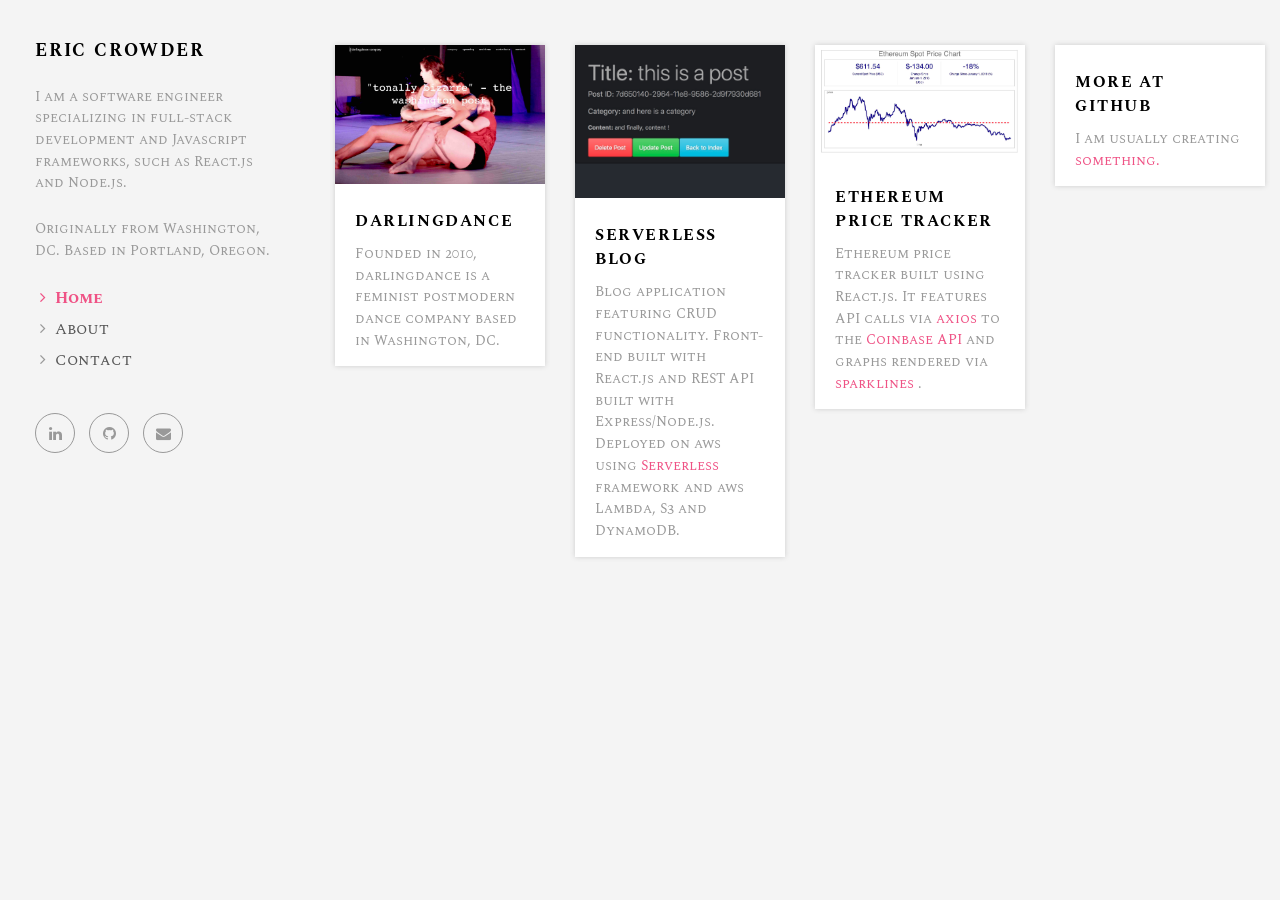
==== commit 124de20b: "rev" ====
--- a/index.html
+++ b/index.html
@@ -143,7 +143,7 @@
                 <div class="box-masonry">
                   <div class="box-masonry-text">
                     <h4>
-                      <a href="detail.html">More at github!</a>
+                      <a href="detail.html">More at github</a>
                     </h4>
                     <div class="box-masonry-desription">
                       <p>I am usually creating
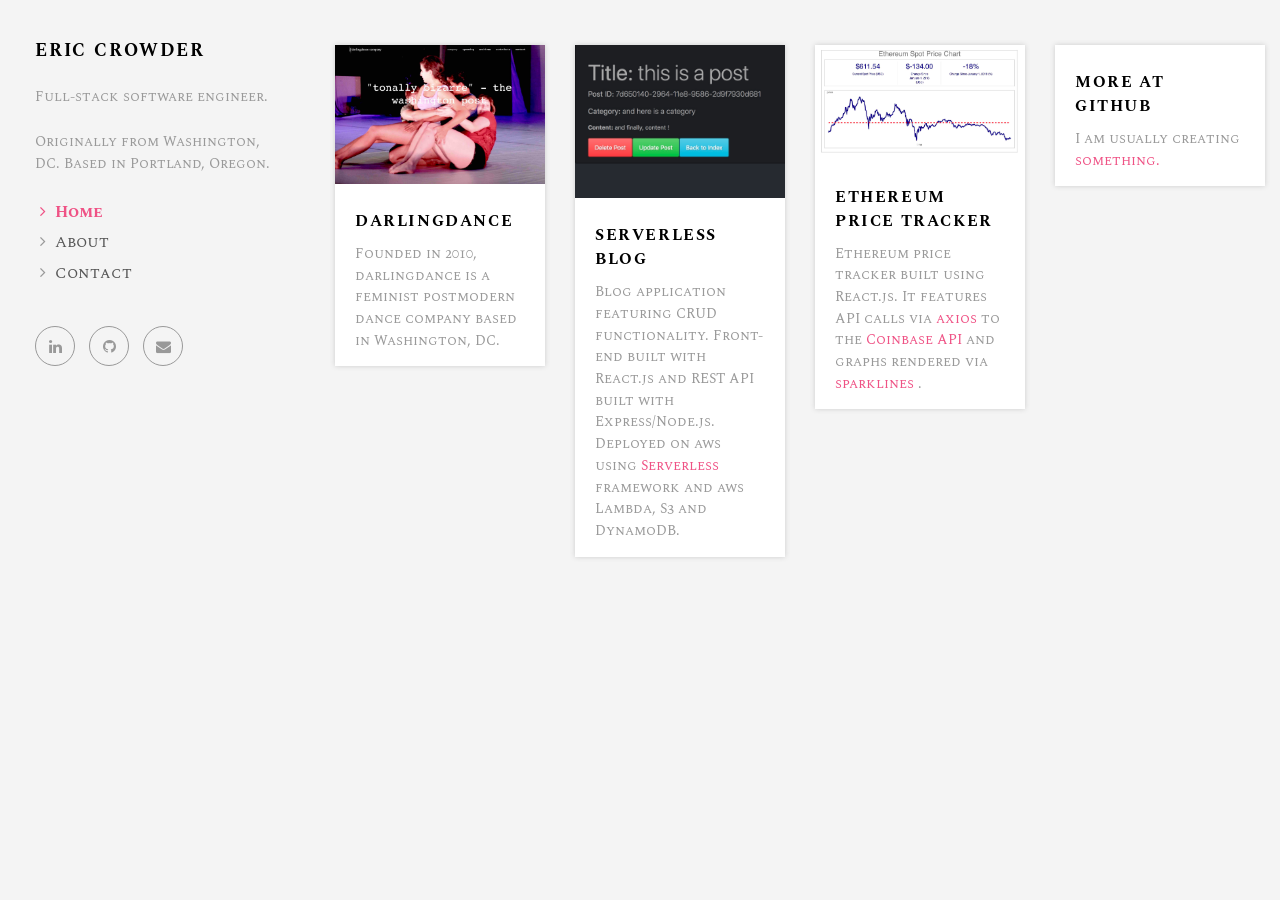
==== commit 1d0ad768: "rev" ====
--- a/index.html
+++ b/index.html
@@ -49,8 +49,7 @@
             <h1 class="sidebar-heading">
               <a href="index.html">Eric Crowder</a>
             </h1>
-            <p class="sidebar-p">I am a software engineer specializing in full-stack development and Javascript frameworks, such as React.js and
-              Node.js. </p>
+            <p class="sidebar-p">Full-stack software engineer. </p>
             <p class="sidebar-p">Originally from Washington, DC. Based in Portland, Oregon. </p>
             <ul class="sidebar-menu">
               <li class="active">
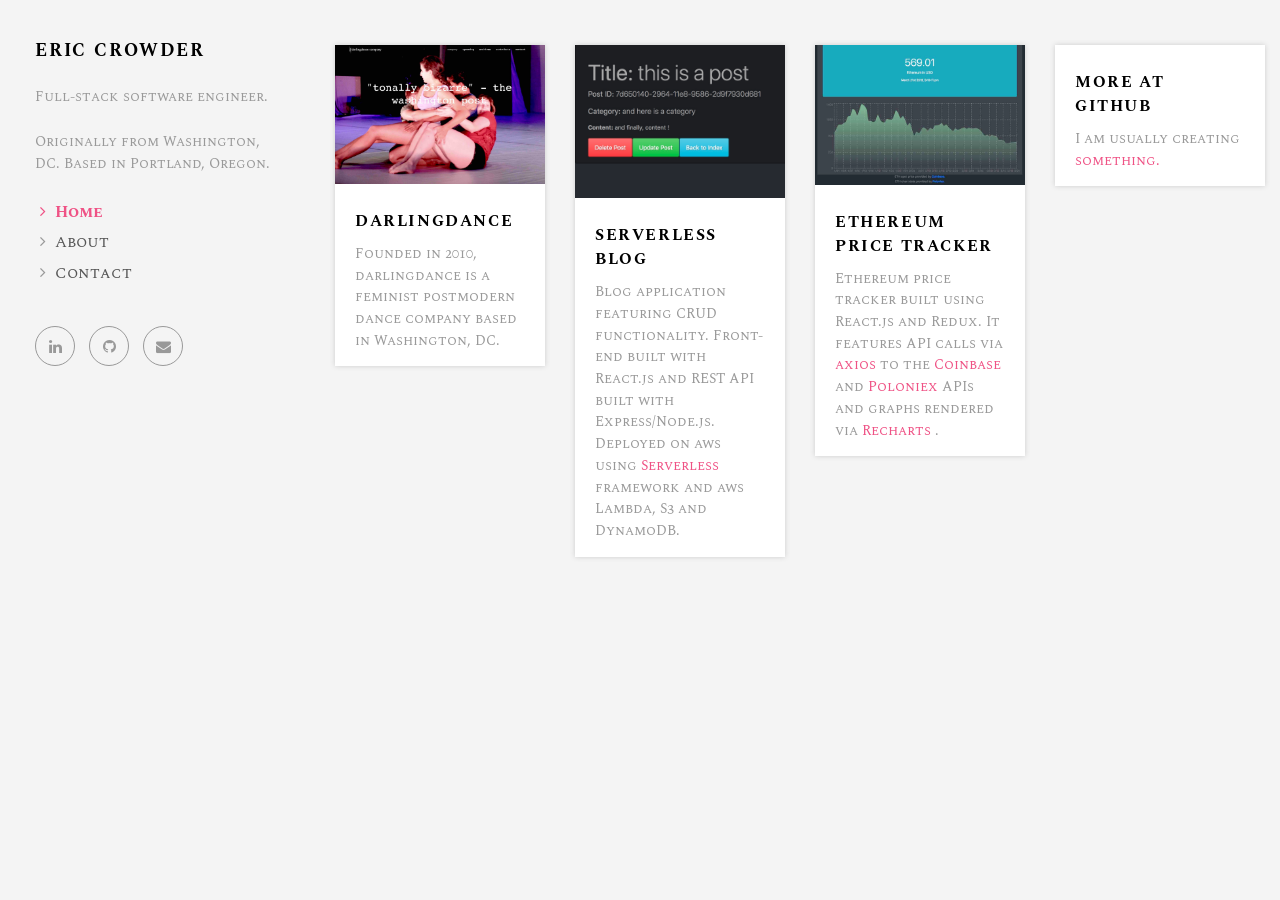
==== commit c08ff026: "rev" ====
--- a/index.html
+++ b/index.html
@@ -126,14 +126,15 @@
                   </a>
                   <div class="box-masonry-text">
                     <h4>
-                      <a href="https://github.com/ebcrowder/ethertracker">ethereum price tracker</a>
+                      <a href="https://github.com/ebcrowder/ethertrackerredux">ethereum price tracker</a>
                     </h4>
                     <div class="box-masonry-desription">
-                      <p>Ethereum price tracker built using React.js. It features API calls via
+                      <p>Ethereum price tracker built using React.js and Redux. It features API calls via
                         <a href="https://www.npmjs.com/package/axios">axios</a>
                         to the
-                        <a href="https://developers.coinbase.com/">Coinbase API</a> and graphs rendered via
-                        <a href="https://github.com/borisyankov/react-sparklines">sparklines</a> .</p>
+                        <a href="https://developers.coinbase.com/">Coinbase</a> and
+                        <a href="https://poloniex.com/">Poloniex</a> APIs and graphs rendered via
+                        <a href="http://recharts.org/">Recharts</a> .</p>
                     </div>
                   </div>
                 </div>
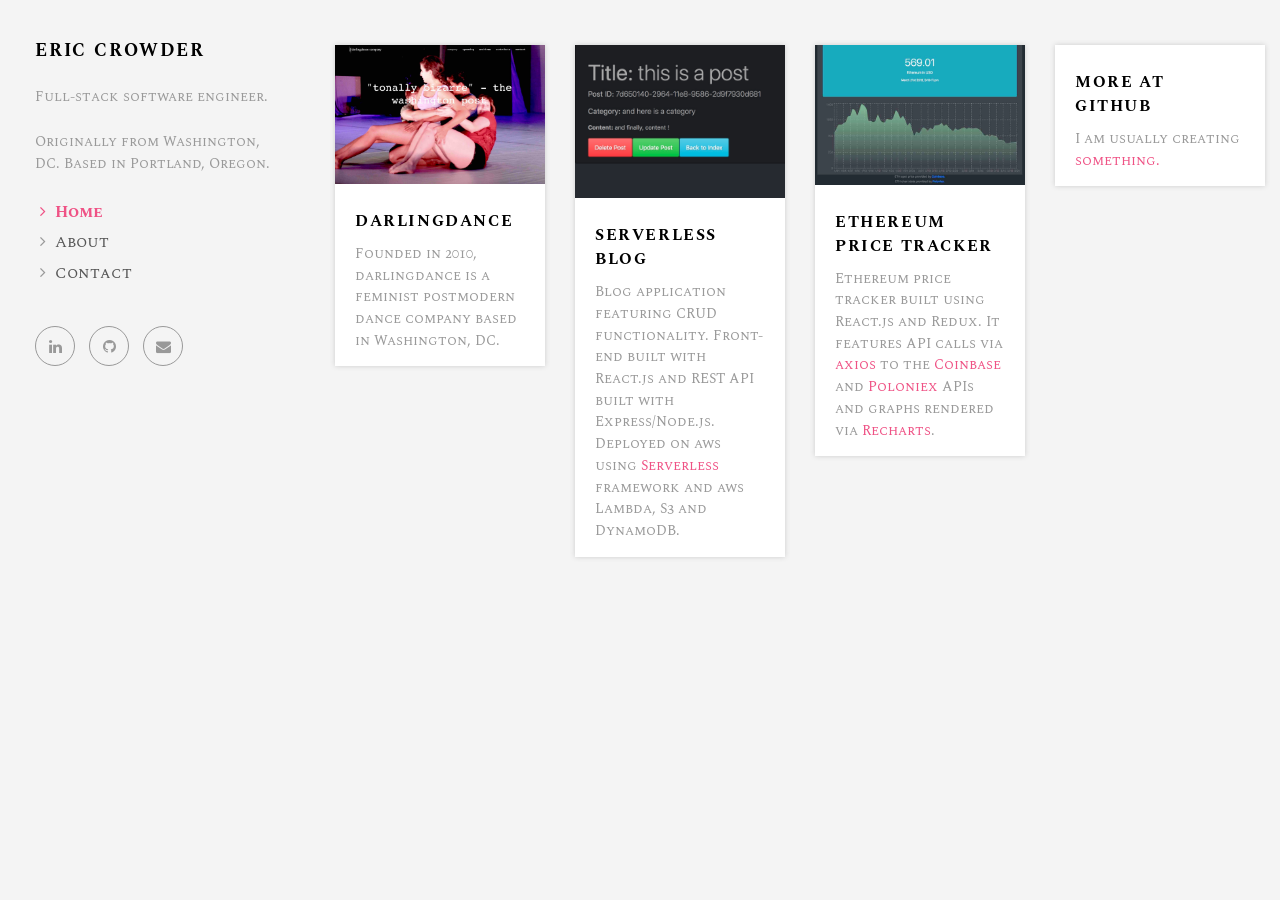
==== commit 1efea1ba: "rev" ====
--- a/index.html
+++ b/index.html
@@ -121,12 +121,12 @@
               </div>
               <div class="col-xs-12 col-sm-6 col-md-4 col-lg-3 masonry-item">
                 <div class="box-masonry">
-                  <a href="https://github.com/ebcrowder/ethertracker" title="" class="box-masonry-image with-hover-overlay with-hover-icon">
+                  <a href="http://ethertrackerredux.s3-website-us-east-1.amazonaws.com/" title="" class="box-masonry-image with-hover-overlay with-hover-icon">
                     <img src="img/portfolio/ether.jpg" alt="" class="img-responsive">
                   </a>
                   <div class="box-masonry-text">
                     <h4>
-                      <a href="https://github.com/ebcrowder/ethertrackerredux">ethereum price tracker</a>
+                      <a href="http://ethertrackerredux.s3-website-us-east-1.amazonaws.com/">ethereum price tracker</a>
                     </h4>
                     <div class="box-masonry-desription">
                       <p>Ethereum price tracker built using React.js and Redux. It features API calls via
@@ -134,7 +134,7 @@
                         to the
                         <a href="https://developers.coinbase.com/">Coinbase</a> and
                         <a href="https://poloniex.com/">Poloniex</a> APIs and graphs rendered via
-                        <a href="http://recharts.org/">Recharts</a> .</p>
+                        <a href="http://recharts.org/">Recharts</a>.</p>
                     </div>
                   </div>
                 </div>
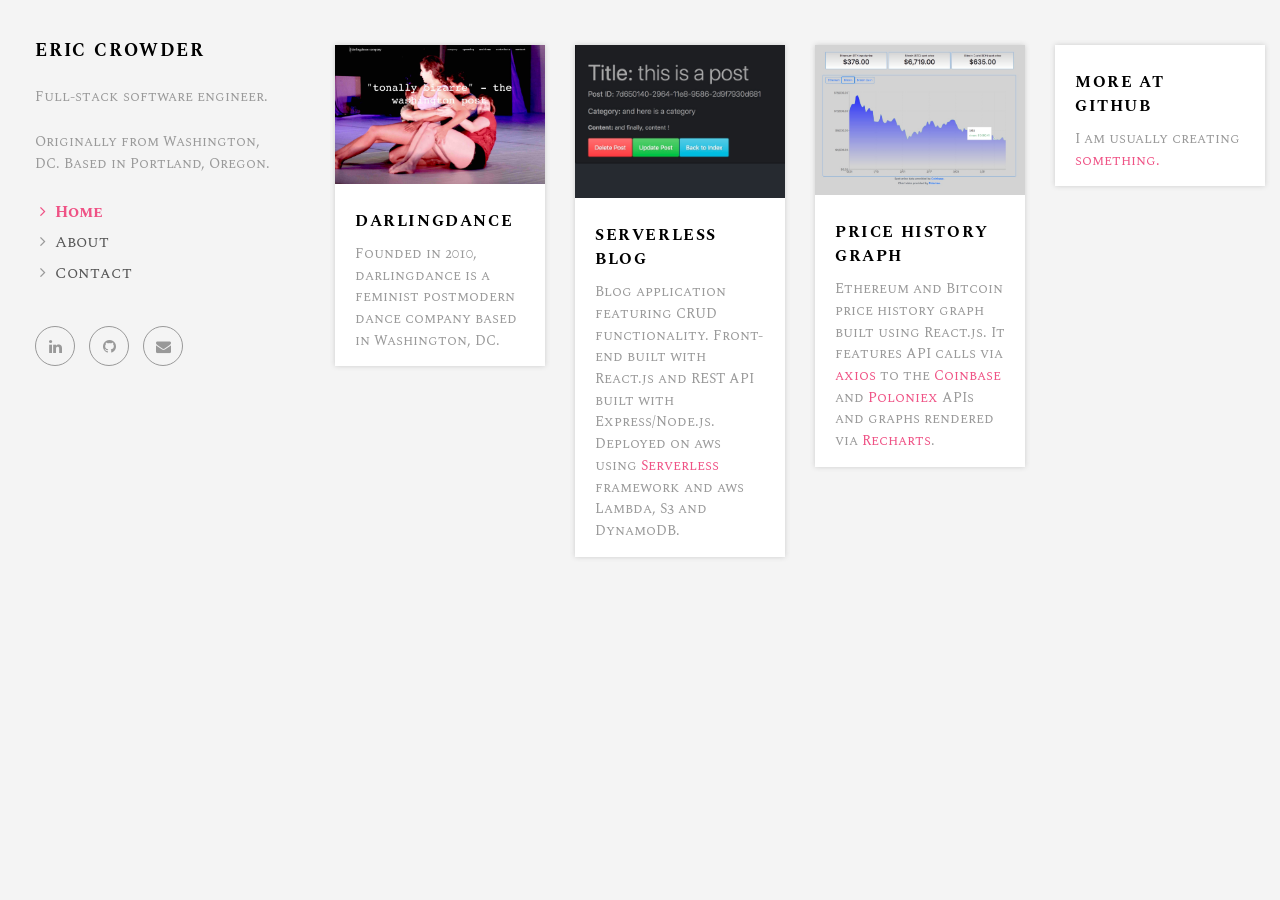
==== commit 99eb08dc: "project update" ====
--- a/index.html
+++ b/index.html
@@ -121,15 +121,15 @@
               </div>
               <div class="col-xs-12 col-sm-6 col-md-4 col-lg-3 masonry-item">
                 <div class="box-masonry">
-                  <a href="http://ethertrackerredux.s3-website-us-east-1.amazonaws.com/" title="" class="box-masonry-image with-hover-overlay with-hover-icon">
+                  <a href="http://cointracker.s3-website-us-east-1.amazonaws.com/" title="" class="box-masonry-image with-hover-overlay with-hover-icon">
                     <img src="img/portfolio/ether.jpg" alt="" class="img-responsive">
                   </a>
                   <div class="box-masonry-text">
                     <h4>
-                      <a href="http://ethertrackerredux.s3-website-us-east-1.amazonaws.com/">ethereum price tracker</a>
+                      <a href="http://cointracker.s3-website-us-east-1.amazonaws.com/">Price history graph</a>
                     </h4>
                     <div class="box-masonry-desription">
-                      <p>Ethereum price tracker built using React.js and Redux. It features API calls via
+                      <p>Ethereum and Bitcoin price history graph built using React.js. It features API calls via
                         <a href="https://www.npmjs.com/package/axios">axios</a>
                         to the
                         <a href="https://developers.coinbase.com/">Coinbase</a> and
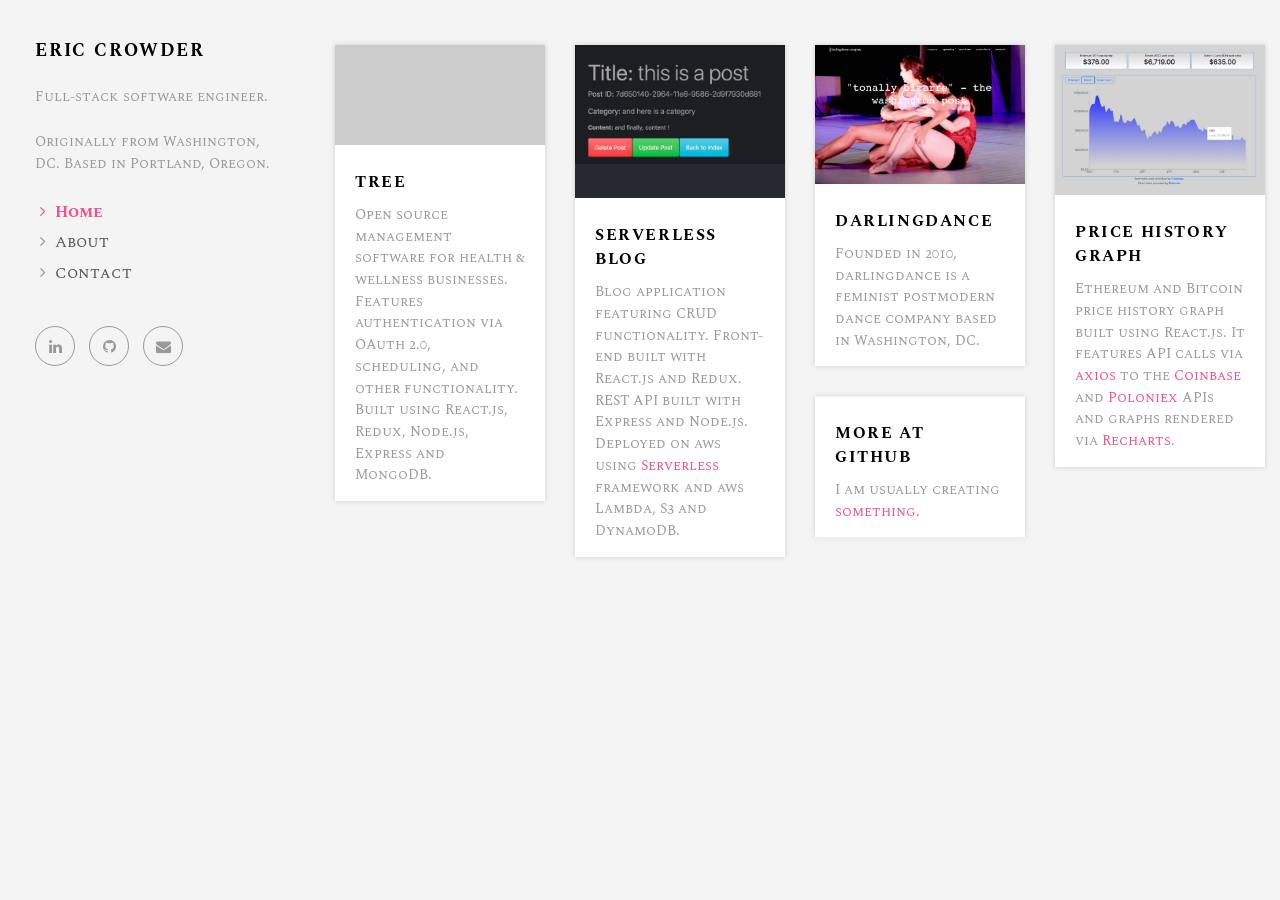
==== commit 28604143: "tree" ====
--- a/index.html
+++ b/index.html
@@ -31,7 +31,10 @@
   <script async src="https://www.googletagmanager.com/gtag/js?id=UA-115921525-1"></script>
   <script>
     window.dataLayer = window.dataLayer || [];
-    function gtag() { dataLayer.push(arguments); }
+
+    function gtag() {
+      dataLayer.push(arguments);
+    }
     gtag('js', new Date());
 
     gtag('config', 'UA-115921525-1');
@@ -89,6 +92,39 @@
             <div class="row">
               <div class="col-xs-12 col-sm-6 col-md-4 col-lg-3 masonry-item">
                 <div class="box-masonry">
+                  <a href="https://sheltered-brushlands-51479.herokuapp.com/" title="" class="box-masonry-image with-hover-overlay with-hover-icon">
+                    <img src="img/portfolio/tree.jpg" alt="" class="img-responsive">
+                  </a>
+                  <div class="box-masonry-text">
+                    <h4>
+                      <a href="https://sheltered-brushlands-51479.herokuapp.com/">tree</a>
+                    </h4>
+                    <div class="box-masonry-desription">
+                      <p>Open source management software for health & wellness businesses. Features authentication via OAuth
+                        2.0, scheduling, and other functionality. Built using React.js, Redux, Node.js, Express and MongoDB.</p>
+                    </div>
+                  </div>
+                </div>
+              </div>
+              <div class="col-xs-12 col-sm-6 col-md-4 col-lg-3 masonry-item">
+                <div class="box-masonry">
+                  <a href="http://serverless-e-crowder.s3-website-us-east-1.amazonaws.com/" title="" class="box-masonry-image with-hover-overlay with-hover-icon">
+                    <img src="img/portfolio/serverless.jpg" alt="" class="img-responsive">
+                  </a>
+                  <div class="box-masonry-text">
+                    <h4>
+                      <a href="http://serverless-e-crowder.s3-website-us-east-1.amazonaws.com/">serverless blog</a>
+                    </h4>
+                    <div class="box-masonry-desription">
+                      <p> Blog application featuring CRUD functionality. Front-end built with React.js and Redux. REST API built
+                        with Express and Node.js. Deployed on aws using
+                        <a href="https://serverless.com/">Serverless</a> framework and aws Lambda, S3 and DynamoDB.</p>
+                    </div>
+                  </div>
+                </div>
+              </div>
+              <div class="col-xs-12 col-sm-6 col-md-4 col-lg-3 masonry-item">
+                <div class="box-masonry">
                   <a href="http://darlingdance.com" title="" class="box-masonry-image with-hover-overlay with-hover-icon">
                     <img src="img/portfolio/darling.jpg" alt="" class="img-responsive">
                   </a>
@@ -98,23 +134,6 @@
                     </h4>
                     <div class="box-masonry-desription">
                       <p>Founded in 2010, darlingdance is a feminist postmodern dance company based in Washington, DC. </p>
-                    </div>
-                  </div>
-                </div>
-              </div>
-              <div class="col-xs-12 col-sm-6 col-md-4 col-lg-3 masonry-item">
-                <div class="box-masonry">
-                  <a href="http://serverless-e-crowder.s3-website-us-east-1.amazonaws.com/" title="" class="box-masonry-image with-hover-overlay with-hover-icon">
-                    <img src="img/portfolio/serverless.jpg" alt="" class="img-responsive">
-                  </a>
-                  <div class="box-masonry-text">
-                    <h4>
-                      <a href="http://serverless-e-crowder.s3-website-us-east-1.amazonaws.com/">serverless blog</a>
-                    </h4>
-                    <div class="box-masonry-desription">
-                      <p> Blog application featuring CRUD functionality. Front-end built with React.js and REST API built with
-                        Express/Node.js. Deployed on aws using
-                        <a href="https://serverless.com/">Serverless</a> framework and aws Lambda, S3 and DynamoDB.</p>
                     </div>
                   </div>
                 </div>
@@ -139,6 +158,7 @@
                   </div>
                 </div>
               </div>
+
               <div class="col-xs-12 col-sm-6 col-md-4 col-lg-3 masonry-item">
                 <div class="box-masonry">
                   <div class="box-masonry-text">
@@ -168,8 +188,10 @@
   </div>
   <!-- Javascript files-->
   <script src="https://ajax.googleapis.com/ajax/libs/jquery/1.11.0/jquery.min.js"></script>
-  <script src="js/bootstrap.min.js"> </script>
-  <script src="js/jquery.cookie.js"> </script>
+  <script src="js/bootstrap.min.js">
+  </script>
+  <script src="js/jquery.cookie.js">
+  </script>
   <script src="js/ekko-lightbox.js"></script>
   <script src="js/jquery.scrollTo.min.js"></script>
   <script src="js/masonry.pkgd.min.js"></script>
